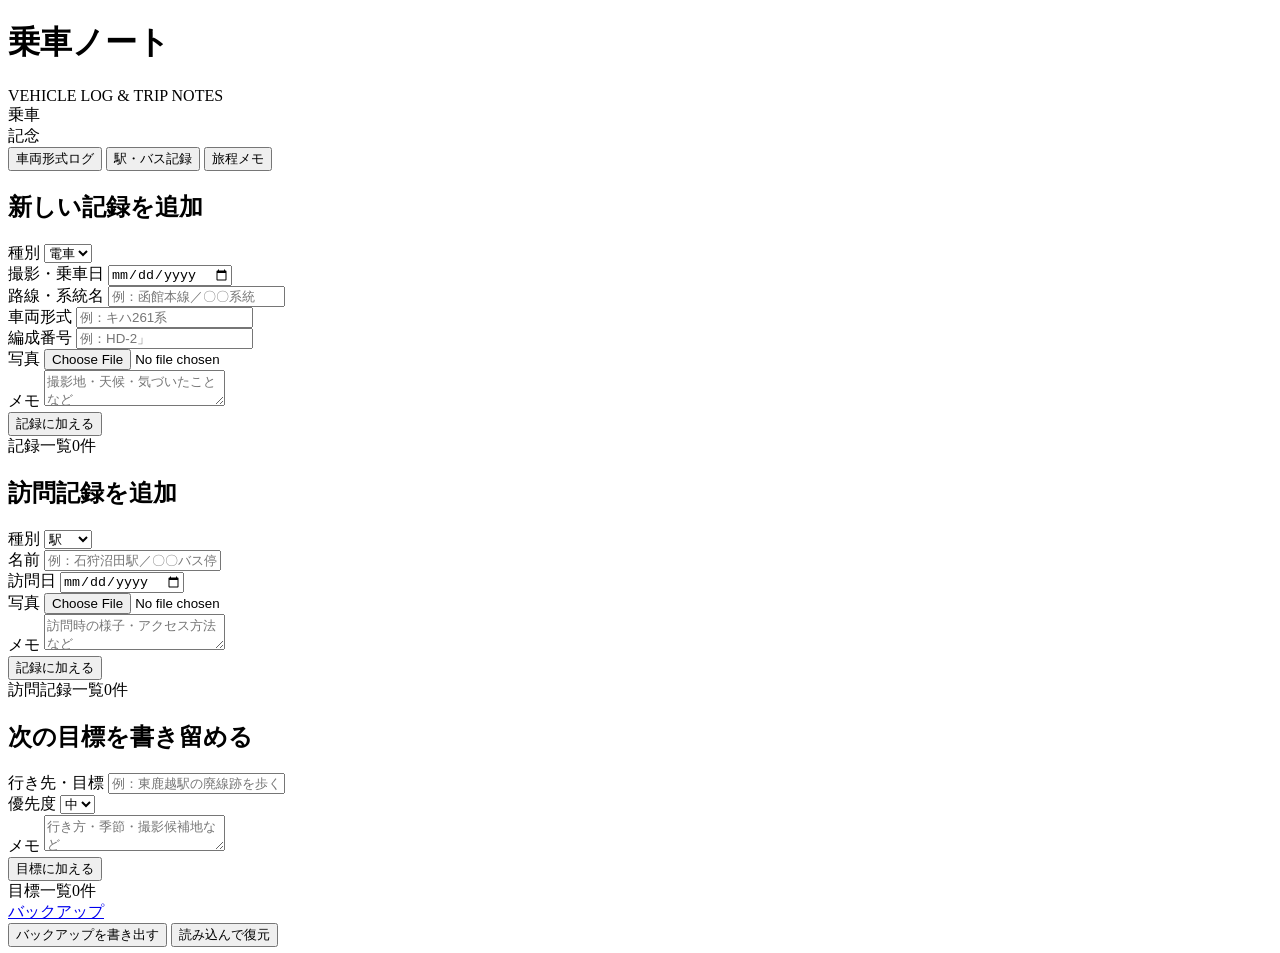
==== index.html @ af0f66a4 "Rename index 14.html to index.html" ====
<!DOCTYPE html>
<html lang="ja">
<head>
<meta charset="UTF-8">
<meta name="viewport" content="width=device-width, initial-scale=1.0">
<title>乗車ノート — 車両ログ & 旅程メモ</title>
<link rel="preconnect" href="https://fonts.googleapis.com">
<link rel="preconnect" href="https://fonts.gstatic.com" crossorigin>
<link href="https://fonts.googleapis.com/css2?family=Shippori+Mincho:wght@500;700&family=Zen+Kaku+Gothic+New:wght@400;500;700&family=Courier+Prime:wght@400;700&display=swap" rel="stylesheet">
<link rel="stylesheet" href="style.css">

<!-- ホーム画面アイコン・アプリ風表示 -->
<link rel="apple-touch-icon" href="apple-touch-icon.png">
<link rel="icon" type="image/png" sizes="32x32" href="favicon-32.png">
<link rel="icon" type="image/png" sizes="16x16" href="favicon-16.png">
<meta name="apple-mobile-web-app-capable" content="yes">
<meta name="apple-mobile-web-app-status-bar-style" content="black-translucent">
<meta name="apple-mobile-web-app-title" content="乗車ノート">
<meta name="theme-color" content="#1F2E4A">
</head>
<body>
<div class="app">
  <header>
    <div>
      <h1>乗車ノート</h1>
      <div class="sub">VEHICLE LOG &amp; TRIP NOTES</div>
    </div>
    <div class="stamp">乗車<br>記念</div>
  </header>

  <nav class="tabs">
    <button id="tabBtn-vehicle" class="active" onclick="switchTab('vehicle')">車両形式ログ</button>
    <button id="tabBtn-visit" onclick="switchTab('visit')">駅・バス記録</button>
    <button id="tabBtn-trip" onclick="switchTab('trip')">旅程メモ</button>
  </nav>

  <!-- 車両形式ログ -->
  <section id="panel-vehicle" class="panel active">
    <div class="form-card">
      <h2>新しい記録を追加</h2>
      <div class="field-row">
        <div class="field" style="max-width:120px;">
          <label>種別</label>
          <select id="v-type-kind">
            <option value="電車">電車</option>
            <option value="バス">バス</option>
          </select>
        </div>
        <div class="field">
          <label>撮影・乗車日</label>
          <input type="date" id="v-date">
        </div>
      </div>
      <div class="field-row">
        <div class="field">
          <label>路線・系統名</label>
          <input type="text" id="v-line" placeholder="例：函館本線／〇〇系統">
        </div>
      </div>
      <div class="field-row">
        <div class="field">
          <label>車両形式</label>
          <input type="text" id="v-type" placeholder="例：キハ261系">
        </div>
        <div class="field">
          <label>編成番号</label>
          <input type="text" id="v-formation" placeholder="例：HD-2」">
        </div>
      </div>
      <div class="field-row">
        <div class="field">
          <label>写真</label>
          <input type="file" id="v-photo" accept="image/*">
        </div>
      </div>
      <div class="field-row">
        <div class="field">
          <label>メモ</label>
          <textarea id="v-memo" placeholder="撮影地・天候・気づいたことなど"></textarea>
        </div>
      </div>
      <button class="submit-btn" id="v-submit-btn" onclick="addVehicle()">記録に加える</button>
      <button class="submit-btn" id="v-cancel-btn" onclick="cancelEditVehicle()" style="display:none;background:var(--line-gray);margin-top:6px;">編集をやめる</button>
    </div>

    <div class="list-title"><span>記録一覧</span><span id="v-count">0件</span></div>
    <div id="v-list"></div>
  </section>

  <!-- 駅・バス記録 -->
  <section id="panel-visit" class="panel">
    <div class="form-card">
      <h2>訪問記録を追加</h2>
      <div class="field-row">
        <div class="field" style="max-width:120px;">
          <label>種別</label>
          <select id="s-type">
            <option value="駅">駅</option>
            <option value="バス">バス</option>
          </select>
        </div>
        <div class="field">
          <label>名前</label>
          <input type="text" id="s-name" placeholder="例：石狩沼田駅／〇〇バス停">
        </div>
      </div>
      <div class="field-row">
        <div class="field">
          <label>訪問日</label>
          <input type="date" id="s-date">
        </div>
      </div>
      <div class="field-row">
        <div class="field">
          <label>写真</label>
          <input type="file" id="s-photo" accept="image/*">
        </div>
      </div>
      <div class="field-row">
        <div class="field">
          <label>メモ</label>
          <textarea id="s-memo" placeholder="訪問時の様子・アクセス方法など"></textarea>
        </div>
      </div>
      <button class="submit-btn" id="s-submit-btn" onclick="addVisit()">記録に加える</button>
      <button class="submit-btn" id="s-cancel-btn" onclick="cancelEditVisit()" style="display:none;background:var(--line-gray);margin-top:6px;">編集をやめる</button>
    </div>

    <div class="list-title"><span>訪問記録一覧</span><span id="s-count">0件</span></div>
    <div id="s-list"></div>
  </section>

  <!-- 旅程メモ -->
  <section id="panel-trip" class="panel">
    <div class="form-card">
      <h2>次の目標を書き留める</h2>
      <div class="field-row">
        <div class="field">
          <label>行き先・目標</label>
          <input type="text" id="t-title" placeholder="例：東鹿越駅の廃線跡を歩く">
        </div>
        <div class="field" style="max-width:100px;">
          <label>優先度</label>
          <select id="t-priority">
            <option value="高">高</option>
            <option value="中" selected>中</option>
            <option value="低">低</option>
          </select>
        </div>
      </div>
      <div class="field-row">
        <div class="field">
          <label>メモ</label>
          <textarea id="t-memo" placeholder="行き方・季節・撮影候補地など"></textarea>
        </div>
      </div>
      <button class="submit-btn" id="t-submit-btn" onclick="addTrip()">目標に加える</button>
      <button class="submit-btn" id="t-cancel-btn" onclick="cancelEditTrip()" style="display:none;background:var(--line-gray);margin-top:6px;">編集をやめる</button>
    </div>

    <div class="list-title"><span>目標一覧</span><span id="t-count">0件</span></div>
    <div id="t-list"></div>
  </section>

  <footer>
    <a href="#" class="footer-link" id="menu-btn" onclick="toggleMenu();return false;">バックアップ</a>
    <div class="menu-panel" id="menu-panel">
      <button class="menu-item" onclick="exportBackup()">バックアップを書き出す</button>
      <button class="menu-item" onclick="document.getElementById('backup-file').click()">読み込んで復元</button>
      <input type="file" id="backup-file" accept="application/json" style="display:none" onchange="importBackup(event)">
      <div id="backup-status" class="backup-status"></div>
    </div>
  </footer>
</div>

<script src="script.js"></script>

</body>
</html>
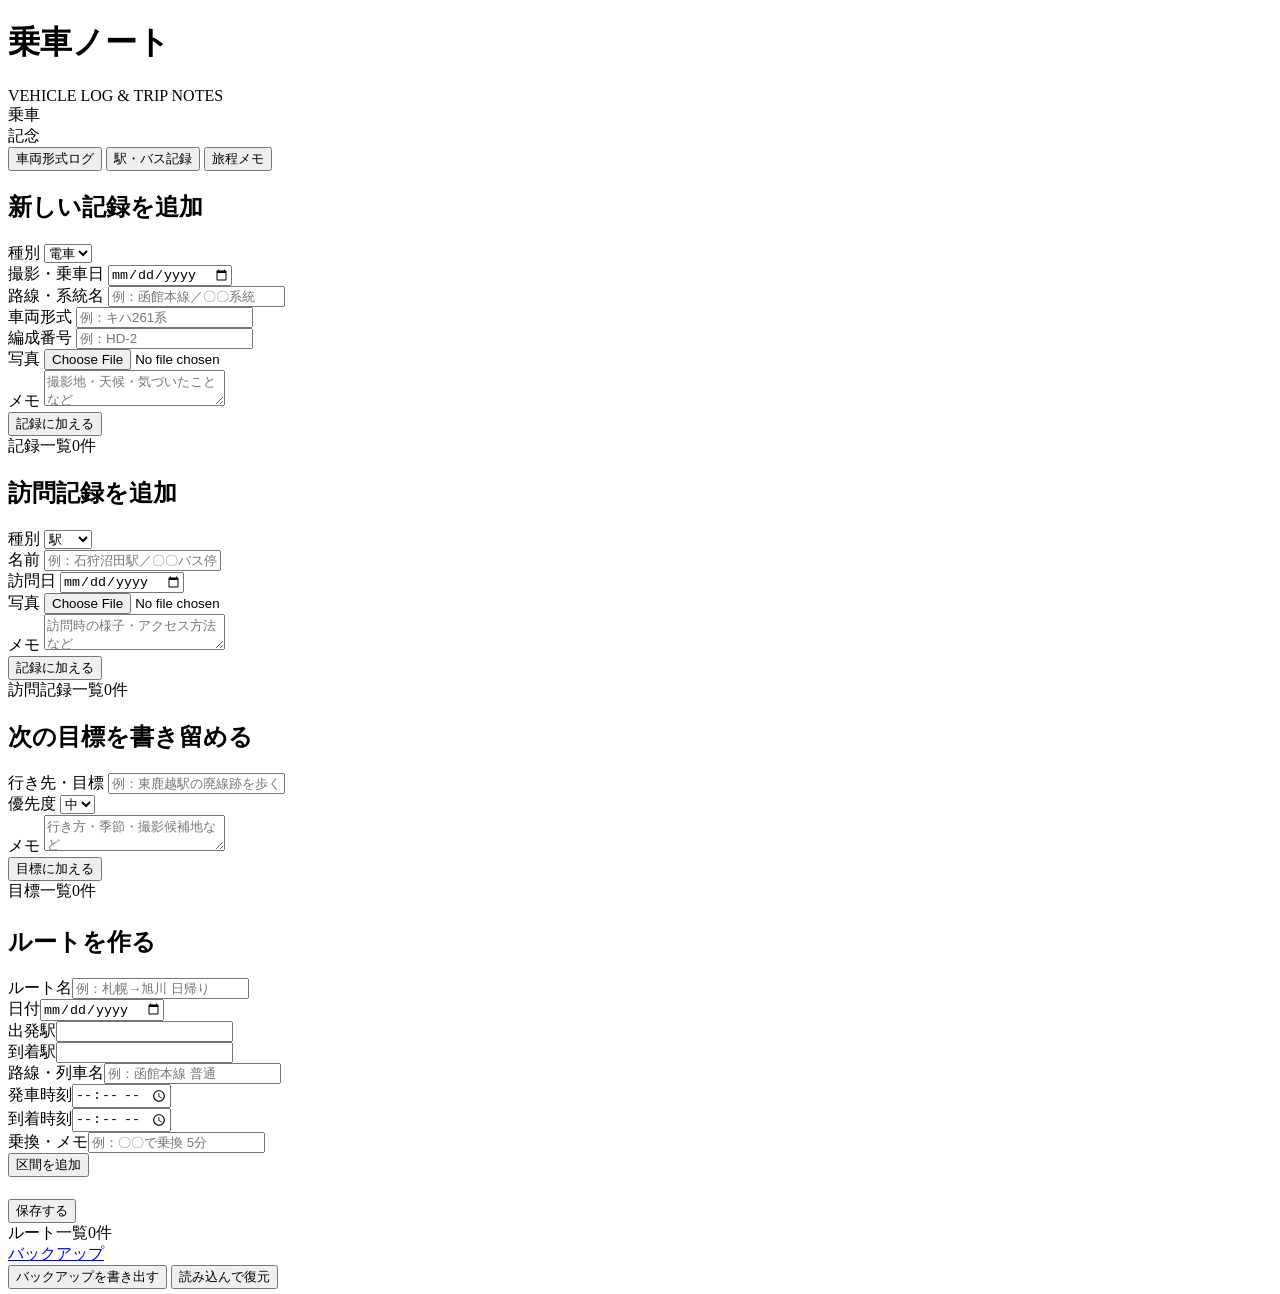
==== commit 952f390a: "Update index.html" ====
--- a/index.html
+++ b/index.html
@@ -64,7 +64,7 @@
         </div>
         <div class="field">
           <label>編成番号</label>
-          <input type="text" id="v-formation" placeholder="例：HD-2」">
+          <input type="text" id="v-formation" placeholder="例：HD-2">
         </div>
       </div>
       <div class="field-row">
@@ -160,6 +160,35 @@
 
     <div class="list-title"><span>目標一覧</span><span id="t-count">0件</span></div>
     <div id="t-list"></div>
+
+    <!-- ルート（区間ごとの乗換・時刻） -->
+    <div class="form-card" style="margin-top:24px;">
+      <h2>ルートを作る</h2>
+      <div class="field-row">
+        <div class="field"><label>ルート名</label><input type="text" id="r-name" placeholder="例：札幌→旭川 日帰り"></div>
+        <div class="field"><label>日付</label><input type="date" id="r-date"></div>
+      </div>
+      <div class="field-row">
+        <div class="field"><label>出発駅</label><input type="text" id="r-from"></div>
+        <div class="field"><label>到着駅</label><input type="text" id="r-to"></div>
+      </div>
+      <div class="field-row">
+        <div class="field"><label>路線・列車名</label><input type="text" id="r-line" placeholder="例：函館本線 普通"></div>
+      </div>
+      <div class="field-row">
+        <div class="field"><label>発車時刻</label><input type="time" id="r-dep"></div>
+        <div class="field"><label>到着時刻</label><input type="time" id="r-arr"></div>
+      </div>
+      <div class="field-row">
+        <div class="field"><label>乗換・メモ</label><input type="text" id="r-note" placeholder="例：〇〇で乗換 5分"></div>
+      </div>
+      <button class="submit-btn" onclick="addDraftLeg()">区間を追加</button>
+      <div id="r-legs" style="margin-top:10px;"></div>
+      <button class="submit-btn" id="r-submit" onclick="saveRoute()" style="margin-top:12px;">保存する</button>
+      <button class="submit-btn" id="r-cancel" onclick="cancelEditRoute()" style="display:none;background:var(--line-gray);margin-top:6px;">編集をやめる</button>
+    </div>
+    <div class="list-title"><span>ルート一覧</span><span id="r-count">0件</span></div>
+    <div id="r-list"></div>
   </section>
 
   <footer>
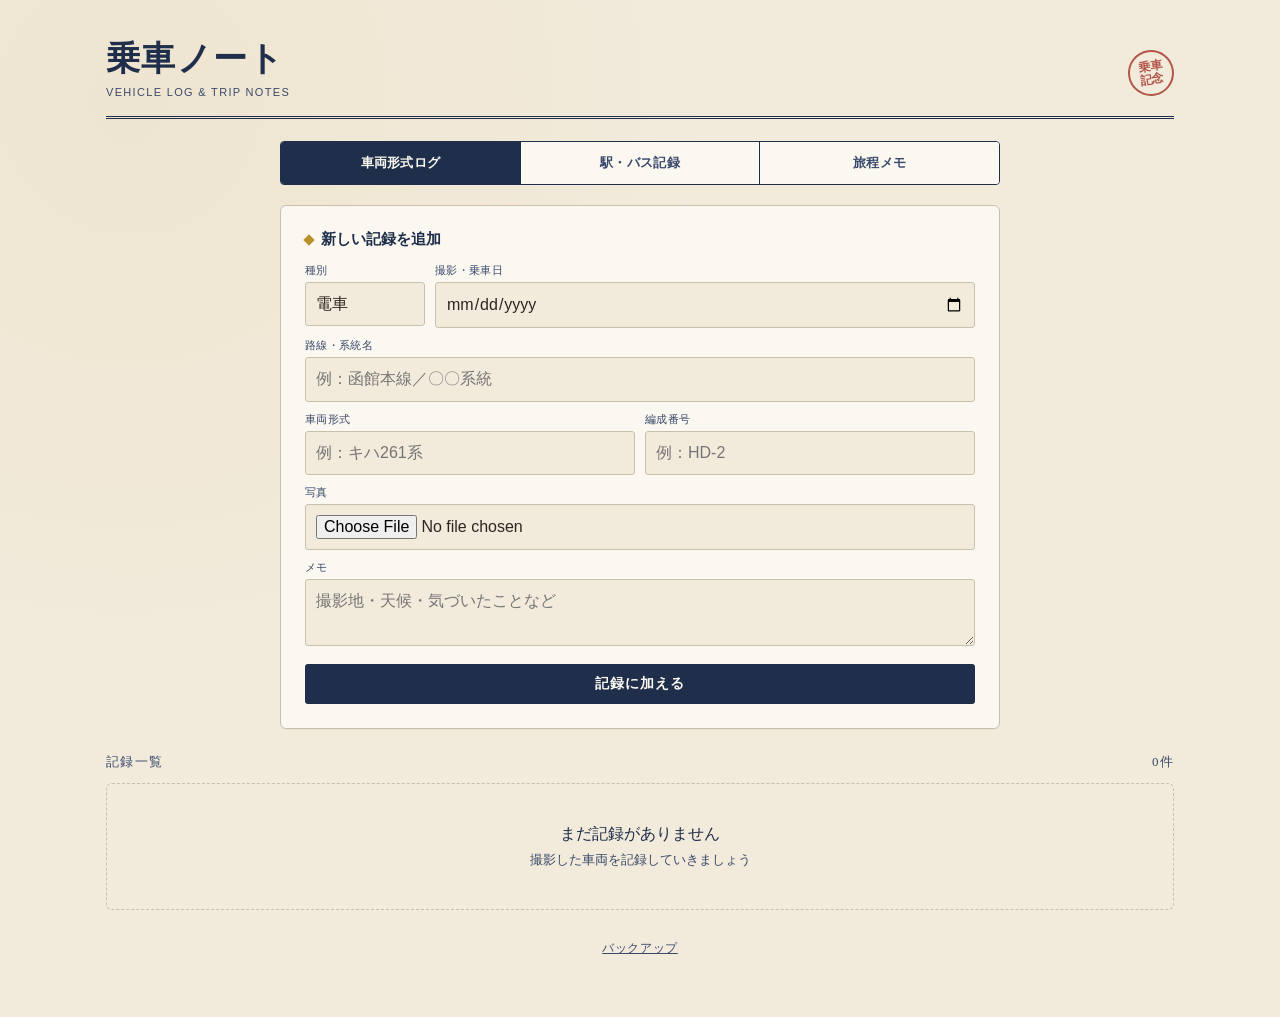
==== commit 5131d776: "Update index.html" ====
--- a/index.html
+++ b/index.html
@@ -132,7 +132,38 @@
 
   <!-- 旅程メモ -->
   <section id="panel-trip" class="panel">
+
+    <!-- ルート（区間ごとの乗換・時刻）：旅程メモの先頭に表示 -->
     <div class="form-card">
+      <h2>ルートを作る</h2>
+      <div class="field-row">
+        <div class="field"><label>ルート名</label><input type="text" id="r-name" placeholder="例：札幌→旭川 日帰り"></div>
+        <div class="field"><label>日付</label><input type="date" id="r-date"></div>
+      </div>
+      <div class="field-row">
+        <div class="field"><label>出発駅</label><input type="text" id="r-from"></div>
+        <div class="field"><label>到着駅</label><input type="text" id="r-to"></div>
+      </div>
+      <div class="field-row">
+        <div class="field"><label>路線・列車名</label><input type="text" id="r-line" placeholder="例：函館本線 普通"></div>
+      </div>
+      <div class="field-row">
+        <div class="field"><label>発車時刻</label><input type="time" id="r-dep"></div>
+        <div class="field"><label>到着時刻</label><input type="time" id="r-arr"></div>
+      </div>
+      <div class="field-row">
+        <div class="field"><label>乗換・メモ</label><input type="text" id="r-note" placeholder="例：〇〇で乗換 5分"></div>
+      </div>
+      <button class="submit-btn" onclick="addDraftLeg()">区間を追加</button>
+      <div id="r-legs" style="margin-top:10px;"></div>
+      <button class="submit-btn" id="r-submit" onclick="saveRoute()" style="margin-top:12px;">保存する</button>
+      <button class="submit-btn" id="r-cancel" onclick="cancelEditRoute()" style="display:none;background:var(--line-gray);margin-top:6px;">編集をやめる</button>
+    </div>
+    <div class="list-title"><span>ルート一覧</span><span id="r-count">0件</span></div>
+    <div id="r-list"></div>
+
+    <!-- 目標 -->
+    <div class="form-card" style="margin-top:24px;">
       <h2>次の目標を書き留める</h2>
       <div class="field-row">
         <div class="field">
@@ -160,35 +191,6 @@
 
     <div class="list-title"><span>目標一覧</span><span id="t-count">0件</span></div>
     <div id="t-list"></div>
-
-    <!-- ルート（区間ごとの乗換・時刻） -->
-    <div class="form-card" style="margin-top:24px;">
-      <h2>ルートを作る</h2>
-      <div class="field-row">
-        <div class="field"><label>ルート名</label><input type="text" id="r-name" placeholder="例：札幌→旭川 日帰り"></div>
-        <div class="field"><label>日付</label><input type="date" id="r-date"></div>
-      </div>
-      <div class="field-row">
-        <div class="field"><label>出発駅</label><input type="text" id="r-from"></div>
-        <div class="field"><label>到着駅</label><input type="text" id="r-to"></div>
-      </div>
-      <div class="field-row">
-        <div class="field"><label>路線・列車名</label><input type="text" id="r-line" placeholder="例：函館本線 普通"></div>
-      </div>
-      <div class="field-row">
-        <div class="field"><label>発車時刻</label><input type="time" id="r-dep"></div>
-        <div class="field"><label>到着時刻</label><input type="time" id="r-arr"></div>
-      </div>
-      <div class="field-row">
-        <div class="field"><label>乗換・メモ</label><input type="text" id="r-note" placeholder="例：〇〇で乗換 5分"></div>
-      </div>
-      <button class="submit-btn" onclick="addDraftLeg()">区間を追加</button>
-      <div id="r-legs" style="margin-top:10px;"></div>
-      <button class="submit-btn" id="r-submit" onclick="saveRoute()" style="margin-top:12px;">保存する</button>
-      <button class="submit-btn" id="r-cancel" onclick="cancelEditRoute()" style="display:none;background:var(--line-gray);margin-top:6px;">編集をやめる</button>
-    </div>
-    <div class="list-title"><span>ルート一覧</span><span id="r-count">0件</span></div>
-    <div id="r-list"></div>
   </section>
 
   <footer>
--- a/style.css
+++ b/style.css
@@ -0,0 +1,442 @@
+:root{
+  --paper:#F2EADB;
+  --paper-deep:#E9DFC9;
+  --indigo:#1F2E4A;
+  --indigo-soft:#3A4A6B;
+  --brass:#B8912F;
+  --vermillion:#A83E32;
+  --ink:#2B2620;
+  --line-gray:#C9C0AC;
+  --white:#FBF8F1;
+}
+*{box-sizing:border-box;}
+body{
+  margin:0;
+  background:
+    radial-gradient(circle at 10% 10%, rgba(184,145,47,0.06), transparent 40%),
+    var(--paper);
+  color:var(--ink);
+  font-family:'Zen Kaku Gothic New', sans-serif;
+  min-height:100vh;
+  padding-bottom:60px;
+}
+.app{
+  max-width:1100px;
+  margin:0 auto;
+  padding:0 16px;
+}
+header{
+  padding:28px 0 18px;
+  border-bottom:3px double var(--indigo);
+  display:flex;
+  align-items:baseline;
+  justify-content:space-between;
+  gap:12px;
+}
+header .stamp{
+  width:46px;height:46px;flex:0 0 auto;
+  border:2px solid var(--vermillion);
+  border-radius:50%;
+  color:var(--vermillion);
+  display:flex;align-items:center;justify-content:center;
+  font-family:'Shippori Mincho', serif;
+  font-weight:700;
+  font-size:12px;
+  transform:rotate(-8deg);
+  opacity:0.85;
+  line-height:1.1;
+  text-align:center;
+}
+h1{
+  font-family:'Shippori Mincho', serif;
+  font-weight:700;
+  font-size:26px;
+  margin:0;
+  letter-spacing:0.04em;
+  color:var(--indigo);
+}
+.sub{
+  font-size:11px;
+  letter-spacing:0.12em;
+  color:var(--indigo-soft);
+  margin-top:4px;
+}
+
+nav.tabs{
+  display:flex;
+  margin:22px 0 20px;
+  border:1px solid var(--indigo);
+  border-radius:4px;
+  overflow:hidden;
+}
+nav.tabs button{
+  flex:1;
+  padding:12px 4px;
+  background:var(--white);
+  border:none;
+  border-right:1px solid var(--indigo);
+  font-family:'Shippori Mincho', serif;
+  font-size:13px;
+  font-weight:700;
+  color:var(--indigo-soft);
+  cursor:pointer;
+  letter-spacing:0.02em;
+  white-space:nowrap;
+  overflow:hidden;
+  text-overflow:ellipsis;
+}
+nav.tabs button:last-child{border-right:none;}
+nav.tabs button.active{
+  background:var(--indigo);
+  color:var(--white);
+}
+
+section.panel{display:none;}
+section.panel.active{display:block;}
+
+.form-card{
+  background:var(--white);
+  border:1px solid var(--line-gray);
+  border-radius:6px;
+  padding:18px;
+  margin-bottom:24px;
+  box-shadow:0 1px 0 rgba(0,0,0,0.03);
+}
+.form-card h2{
+  font-family:'Shippori Mincho', serif;
+  font-size:15px;
+  margin:0 0 14px;
+  color:var(--indigo);
+  display:flex;
+  align-items:center;
+  gap:8px;
+}
+.form-card h2::before{
+  content:'';
+  width:8px;height:8px;
+  background:var(--brass);
+  display:inline-block;
+  transform:rotate(45deg);
+}
+.field-row{
+  display:flex;
+  flex-direction:column;
+  gap:10px;
+  margin-bottom:10px;
+}
+.field{width:100%;}
+.field label{
+  display:block;
+  font-size:11px;
+  color:var(--indigo-soft);
+  margin-bottom:4px;
+  letter-spacing:0.03em;
+}
+.field input, .field textarea, .field select{
+  width:100%;
+  padding:10px;
+  border:1px solid var(--line-gray);
+  border-radius:3px;
+  background:var(--paper);
+  font-family:'Zen Kaku Gothic New', sans-serif;
+  font-size:16px;
+  color:var(--ink);
+  -webkit-appearance:none;
+  appearance:none;
+  line-height:1.4;
+}
+.field input[type="date"]{
+  min-height:42px;
+}
+.field textarea{resize:vertical;min-height:44px;}
+.field input:focus, .field textarea:focus, .field select:focus{
+  outline:2px solid var(--brass);
+  outline-offset:1px;
+}
+.submit-btn{
+  width:100%;
+  padding:11px;
+  background:var(--indigo);
+  color:var(--white);
+  border:none;
+  border-radius:3px;
+  font-family:'Shippori Mincho', serif;
+  font-weight:700;
+  font-size:14px;
+  letter-spacing:0.08em;
+  cursor:pointer;
+  margin-top:4px;
+}
+.submit-btn:active{background:var(--indigo-soft);}
+
+.list-title{
+  font-family:'Shippori Mincho', serif;
+  font-size:13px;
+  color:var(--indigo-soft);
+  margin:0 0 12px;
+  letter-spacing:0.1em;
+  display:flex;
+  justify-content:space-between;
+}
+
+/* ticket stub card */
+.ticket{
+  position:relative;
+  background:var(--white);
+  border:1px solid var(--indigo);
+  border-radius:4px;
+  margin-bottom:16px;
+  display:flex;
+  overflow:visible;
+}
+.ticket-main{
+  flex:1;
+  padding:14px 16px;
+  border-right:2px dashed var(--line-gray);
+  position:relative;
+}
+.ticket-stub{
+  width:56px;
+  flex:0 0 56px;
+  display:flex;
+  align-items:center;
+  justify-content:center;
+  padding:8px 4px;
+}
+.ticket-stub .date{
+  writing-mode:vertical-rl;
+  font-family:'Courier Prime', monospace;
+  font-size:12px;
+  color:var(--vermillion);
+  letter-spacing:0.05em;
+  font-weight:700;
+}
+/* perforation notches */
+.ticket::before, .ticket::after{
+  content:'';
+  position:absolute;
+  width:14px;height:14px;
+  background:var(--paper);
+  border-radius:50%;
+  right:52px;
+}
+.ticket::before{top:-8px;}
+.ticket::after{bottom:-8px;}
+
+.ticket-line{
+  font-family:'Courier Prime', monospace;
+  font-size:10px;
+  color:var(--brass);
+  letter-spacing:0.08em;
+  margin-bottom:4px;
+  text-transform:uppercase;
+}
+.ticket-title{
+  font-family:'Shippori Mincho', serif;
+  font-size:16px;
+  font-weight:700;
+  color:var(--ink);
+  margin-bottom:4px;
+}
+.ticket-meta{
+  font-size:12px;
+  color:var(--indigo-soft);
+  margin-bottom:6px;
+}
+.ticket-memo{
+  font-size:13px;
+  color:var(--ink);
+  line-height:1.5;
+  white-space:pre-wrap;
+}
+.del-btn{
+  position:absolute;
+  top:8px;right:16px;
+  background:none;
+  border:none;
+  color:var(--line-gray);
+  font-size:12px;
+  cursor:pointer;
+  padding:2px 6px;
+}
+.del-btn:hover{color:var(--vermillion);}
+
+/* trip note */
+.trip-card{
+  background:var(--white);
+  border:1px solid var(--line-gray);
+  border-left:4px solid var(--brass);
+  border-radius:4px;
+  padding:12px 14px;
+  margin-bottom:12px;
+  position:relative;
+}
+.trip-card.done{
+  border-left-color:var(--indigo-soft);
+  opacity:0.55;
+}
+.trip-card.done .trip-title{text-decoration:line-through;}
+.trip-top{
+  display:flex;
+  align-items:center;
+  gap:8px;
+  flex-wrap:nowrap;
+}
+.trip-title{
+  font-family:'Shippori Mincho', serif;
+  font-size:15px;
+  font-weight:700;
+  flex:1;
+  min-width:0;
+  white-space:nowrap;
+  overflow:hidden;
+  text-overflow:ellipsis;
+}
+.check{
+  width:20px;height:20px;flex:0 0 auto;
+  border:2px solid var(--indigo);
+  border-radius:3px;
+  cursor:pointer;
+  display:flex;align-items:center;justify-content:center;
+  color:var(--white);
+  font-size:13px;
+  margin-top:1px;
+}
+.check.checked{background:var(--indigo);}
+.priority-tag{
+  font-size:10px;
+  padding:2px 7px;
+  border-radius:10px;
+  font-weight:700;
+  letter-spacing:0.05em;
+  white-space:nowrap;
+}
+.priority-高{background:#F3DEDB;color:var(--vermillion);}
+.priority-中{background:#F0E7CE;color:var(--brass);}
+.priority-低{background:#E4E8EE;color:var(--indigo-soft);}
+.trip-memo{
+  font-size:13px;
+  color:var(--ink);
+  margin:8px 0 0 30px;
+  line-height:1.5;
+  white-space:pre-wrap;
+}
+
+.empty{
+  text-align:center;
+  padding:40px 20px;
+  color:var(--indigo-soft);
+  font-size:13px;
+  border:1px dashed var(--line-gray);
+  border-radius:6px;
+}
+.empty .big{
+  font-family:'Shippori Mincho', serif;
+  font-size:16px;
+  color:var(--indigo);
+  display:block;
+  margin-bottom:6px;
+}
+footer{
+  text-align:center;
+  font-size:11px;
+  color:var(--line-gray);
+  margin-top:30px;
+  letter-spacing:0.1em;
+}
+.footer-link{
+  font-family:'Zen Kaku Gothic New', sans-serif;
+  font-size:12px;
+  color:var(--indigo-soft);
+  text-decoration:underline;
+  letter-spacing:0.05em;
+  cursor:pointer;
+}
+.menu-panel{
+  display:none;
+  background:var(--white);
+  border:1px solid var(--indigo);
+  border-radius:6px;
+  padding:12px;
+  margin:14px auto 0;
+  max-width:320px;
+  text-align:left;
+}
+.menu-panel.open{display:block;}
+.menu-item{
+  width:100%;
+  padding:10px;
+  background:var(--paper);
+  border:1px dashed var(--brass);
+  border-radius:4px;
+  font-family:'Zen Kaku Gothic New', sans-serif;
+  font-size:13px;
+  color:var(--indigo-soft);
+  cursor:pointer;
+  margin-bottom:8px;
+  text-align:center;
+}
+.menu-item:last-of-type{margin-bottom:0;}
+.menu-item:active{background:var(--paper-deep);}
+.backup-status{
+  font-size:11px;
+  color:var(--indigo-soft);
+  min-height:14px;
+  margin-top:8px;
+  text-align:center;
+  letter-spacing:0.02em;
+}
+
+/* ---- Responsive: tablet ---- */
+@media (min-width:700px){
+  header{
+    max-width:640px;
+    margin-left:auto;
+    margin-right:auto;
+  }
+  nav.tabs{
+    max-width:640px;
+    margin-left:auto;
+    margin-right:auto;
+  }
+  .form-card{
+    max-width:640px;
+    margin-left:auto;
+    margin-right:auto;
+  }
+  .field-row{
+    flex-direction:row;
+  }
+  .field{width:auto;flex:1;min-width:0;}
+  .list-title{
+    max-width:640px;
+    margin-left:auto;
+    margin-right:auto;
+  }
+  #v-list, #s-list, #t-list, #r-list{
+    max-width:640px;
+    margin-left:auto;
+    margin-right:auto;
+    display:grid;
+    grid-template-columns:repeat(2, 1fr);
+    gap:16px;
+    align-items:start;
+  }
+  .ticket, .trip-card{margin-bottom:0;}
+  .empty{grid-column:1 / -1;}
+  h1{font-size:30px;}
+}
+
+/* ---- Responsive: desktop ---- */
+@media (min-width:1024px){
+  header{max-width:1100px;padding-top:36px;}
+  nav.tabs{max-width:720px;}
+  h1{font-size:34px;}
+  .form-card{max-width:720px;padding:24px;}
+  .list-title{max-width:1100px;}
+  #v-list, #s-list, #t-list, #r-list{
+    max-width:1100px;
+    grid-template-columns:repeat(3, 1fr);
+    gap:18px;
+  }
+}
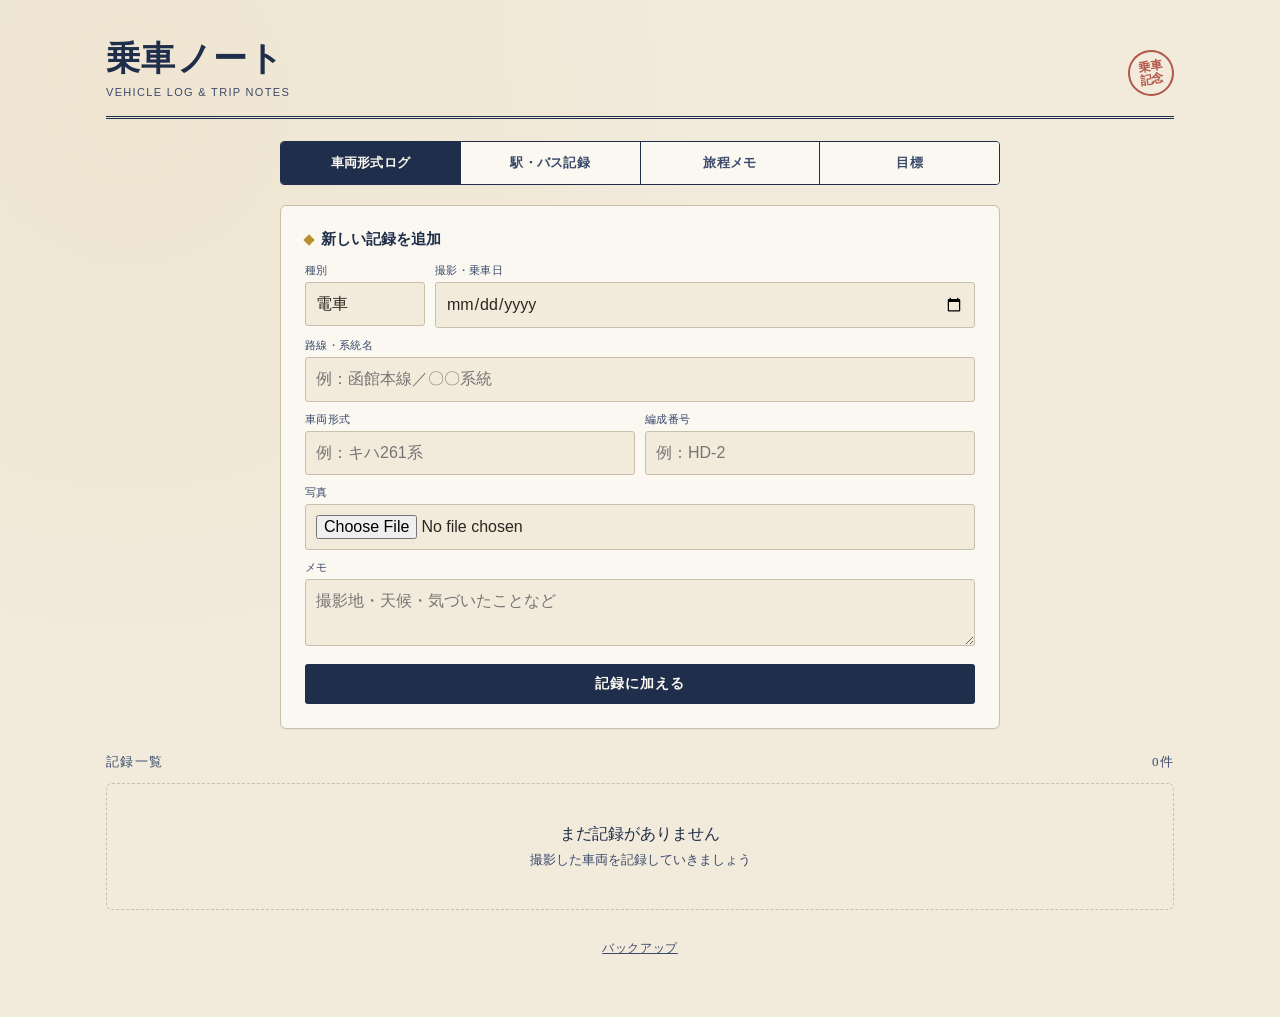
==== commit fa4ae871: "Update index.html" ====
--- a/index.html
+++ b/index.html
@@ -32,6 +32,7 @@
     <button id="tabBtn-vehicle" class="active" onclick="switchTab('vehicle')">車両形式ログ</button>
     <button id="tabBtn-visit" onclick="switchTab('visit')">駅・バス記録</button>
     <button id="tabBtn-trip" onclick="switchTab('trip')">旅程メモ</button>
+    <button id="tabBtn-goal" onclick="switchTab('goal')">目標</button>
   </nav>
 
   <!-- 車両形式ログ -->
@@ -130,10 +131,8 @@
     <div id="s-list"></div>
   </section>
 
-  <!-- 旅程メモ -->
+  <!-- 旅程メモ（ルート） -->
   <section id="panel-trip" class="panel">
-
-    <!-- ルート（区間ごとの乗換・時刻）：旅程メモの先頭に表示 -->
     <div class="form-card">
       <h2>ルートを作る</h2>
       <div class="field-row">
@@ -161,9 +160,11 @@
     </div>
     <div class="list-title"><span>ルート一覧</span><span id="r-count">0件</span></div>
     <div id="r-list"></div>
-
-    <!-- 目標 -->
-    <div class="form-card" style="margin-top:24px;">
+  </section>
+
+  <!-- 目標 -->
+  <section id="panel-goal" class="panel">
+    <div class="form-card">
       <h2>次の目標を書き留める</h2>
       <div class="field-row">
         <div class="field">
